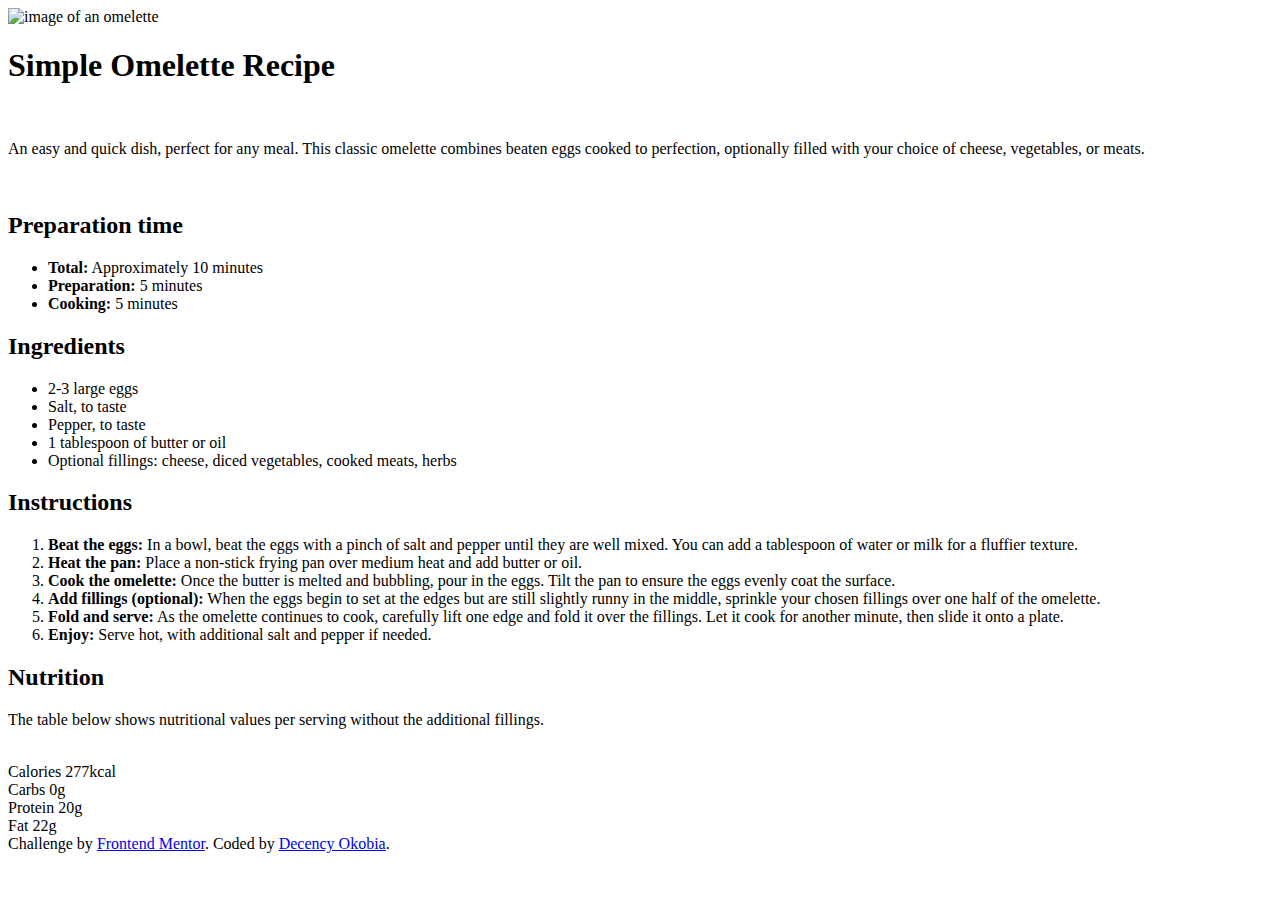
==== index.html @ 6814094d "Add files via upload" ====
<!DOCTYPE html>
<html lang="en">

<head>
  <meta charset="UTF-8">
  <meta name="viewport" content="width=device-width, initial-scale=1.0">
  <!-- displays site properly based on user's device -->
  <link rel="icon" type="image/png" sizes="32x32" href="./assets/images/favicon-32x32.png">
  <link rel="preconnect" href="https://fonts.googleapis.com">
  <link rel="preconnect" href="https://fonts.gstatic.com" crossorigin>
  <title>omeletterecipe</title>

  <link rel="stylesheet" href="style.css">
</head>

<body>
  <main>
    <img src="assets/images/image-omelette.jpeg" alt="image of an omelette"><br>

    <div>
      <h1 class="headings">Simple Omelette Recipe</h1><br>
      <p> An easy and quick dish, perfect for any meal. This classic omelette combines beaten eggs
        cooked
        to perfection, optionally filled with your choice of cheese, vegetables, or meats.</p><br>

      <div class="pinkbackground" id="prepcolumn">
        <h2>Preparation time</h2>
        <ul class="paragraphs">
          <li><strong>Total:</strong> Approximately 10 minutes</li>
          <li><strong>Preparation:</strong> 5 minutes</li>
          <li><strong>Cooking:</strong> 5 minutes</li>
        </ul>
      </div>

      <div>
        <h2>Ingredients</h2>
        <ul class="paragraphs">
          <li>2-3 large eggs</li>
          <li>Salt, to taste</li>
          <li>Pepper, to taste</li>
          <li>1 tablespoon of butter or oil</li>
          <li> Optional fillings: cheese, diced vegetables, cooked meats, herbs</li>
        </ul>
      </div>

      <div>
        <h2>Instructions</h2>
        <ol class="paragraphs">
          <li><strong>Beat the eggs:</strong> In a bowl, beat the eggs with a pinch of salt and pepper until they are
            well
            mixed.
            You can add a tablespoon of water or milk for a fluffier texture.</li>
          <li><strong>Heat the pan:</strong> Place a non-stick frying pan over medium heat and add butter or oil.</li>
          <li><strong>Cook the omelette:</strong> Once the butter is melted and bubbling, pour in the eggs. Tilt the pan
            to
            ensure
            the eggs evenly coat the surface.</li>
          <li><strong>Add fillings (optional):</strong> When the eggs begin to set at the edges but are still slightly
            runny
            in the
            middle, sprinkle your chosen fillings over one half of the omelette.</li>
          <li><strong>Fold and serve:</strong> As the omelette continues to cook, carefully lift one edge and fold it
            over
            the
            fillings. Let it cook for another minute, then slide it onto a plate.</li>
          <li><strong>Enjoy:</strong> Serve hot, with additional salt and pepper if needed.</li>
        </ol>
      </div>
    </div>

    <div>
      <h2>Nutrition</h2>
      <p>The table below shows nutritional values per serving without the additional
        fillings.<br><br></p>
    </div>
    <div>
      <div class="item">
        <span>Calories </span><span class="spanvalues"> 277kcal</span>
      </div>
      <div class="item">
        <span>Carbs </span><span class="spanvalues"> 0g</span>
      </div>
      <div class="item">
        <span>Protein </span><span class="spanvalues"> 20g</span>
      </div>
      <div class="item">
        <span>Fat </span><span class="spanvalues"> 22g</span>
      </div>
    </div>

  </main>

  <footer>
    Challenge by <a href="https://www.frontendmentor.io?ref=challenge" target="_blank">Frontend Mentor</a>.
    Coded by <a href="#">Decency Okobia</a>.
  </footer>



</body>

</html>
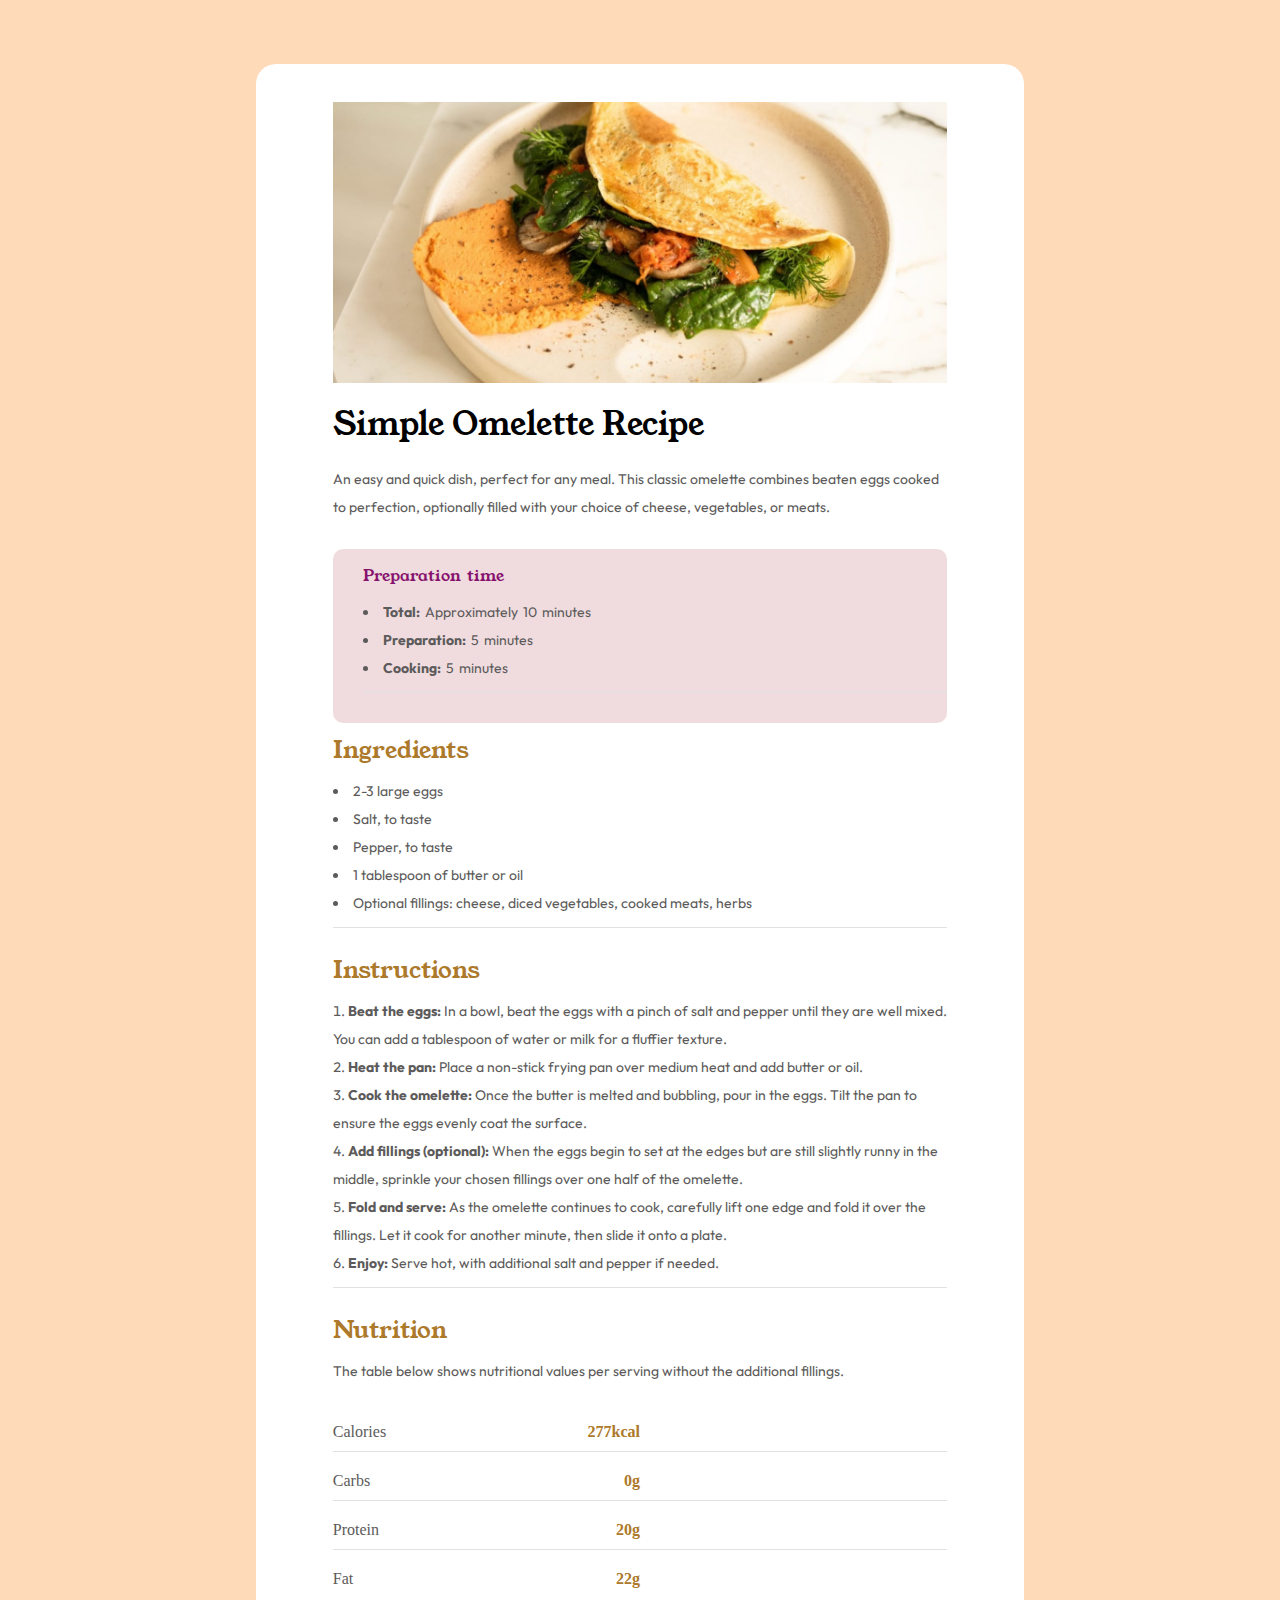
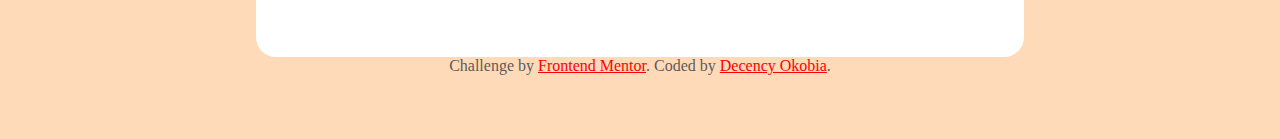
==== commit b96b3ddb: "updated html" ====
--- a/index.html
+++ b/index.html
@@ -15,7 +15,7 @@
 
 <body>
   <main>
-    <img src="assets/images/image-omelette.jpeg" alt="image of an omelette"><br>
+    <img src="image-omelette.jpeg" alt="image of an omelette"><br>
 
     <div>
       <h1 class="headings">Simple Omelette Recipe</h1><br>
--- a/style.css
+++ b/style.css
@@ -0,0 +1,118 @@
+@import url('https://fonts.googleapis.com/css2?family=Outfit:wght@100..900&family=Roboto:ital,wght@0,100;0,300;0,400;0,500;0,700;0,900;1,100;1,300;1,400;1,500;1,700;1,900&family=Young+Serif&display=swap');
+
+
+* { 
+    margin: 0;
+    padding: 0;
+    box-sizing: border-box;
+}
+
+body {
+    padding: 5% 20%;
+    background-color: peachpuff;
+    color: rgb(92, 90, 90);
+}
+
+main {
+    background-color: white;
+    padding: 5% 10%;
+    border-radius: 20px;
+}
+
+img {
+    width:100%;
+    margin-bottom: 15px;
+}
+
+h1 {
+    font-family: "Young Serif";
+    font-weight: lighter; 
+    color: black; 
+}
+
+p {
+    font-size: 14px;
+    font-family: "Outfit";
+    line-height: 2;
+    padding-bottom: 10px;
+}
+
+.paragraphs {
+    font-size: 14px;
+    font-family: "Outfit";
+    line-height: 2;
+    list-style-position: inside;
+    margin-bottom: 25px;
+    padding-bottom: 10px;
+    border-bottom: 1px solid rgb(226, 225, 225);
+}
+
+.pinkbackground {
+    background-color: rgb(240, 220, 223);
+    padding: 5px 0px 5px 30px;
+    border-radius: 10px;
+    font-size: small;
+    line-height: 1.5;
+    word-spacing: 2px;
+    font-family: 'øutfit';
+}
+
+.pinkbackground h2 {
+    color: rgb(135, 18, 109);
+    font-size: 16px;
+}
+
+h2 {
+    font-family: "Young Serif";
+    font-weight: lighter; 
+    color:rgb(173, 121, 43);
+    margin: 10px auto;
+}
+
+.item {
+    display: flex;
+    justify-content: space-between;
+    margin-bottom: 20px;
+    padding-bottom: 10px;
+    border-bottom: 1px solid rgb(226, 225, 225);
+}
+
+.item:last-child {
+    border-bottom: none;
+}
+
+.spanvalues {
+    color:rgb(173, 121, 43);
+    font-weight: 600;
+    margin-right: 50%;
+}
+
+footer {
+    text-align: center;
+}
+
+a {
+    color: red;
+}
+
+a:hover {
+    color: green;
+}
+
+a:focus {
+   color: purple;
+}
+
+@media screen and (max-width: 1000px){
+    body {
+        width: 100%;
+        padding: 30px;
+    }
+}
+
+@media screen and (max-width: 375px){
+    body {
+        width: 100%;
+        padding: 15px;
+    }
+}
